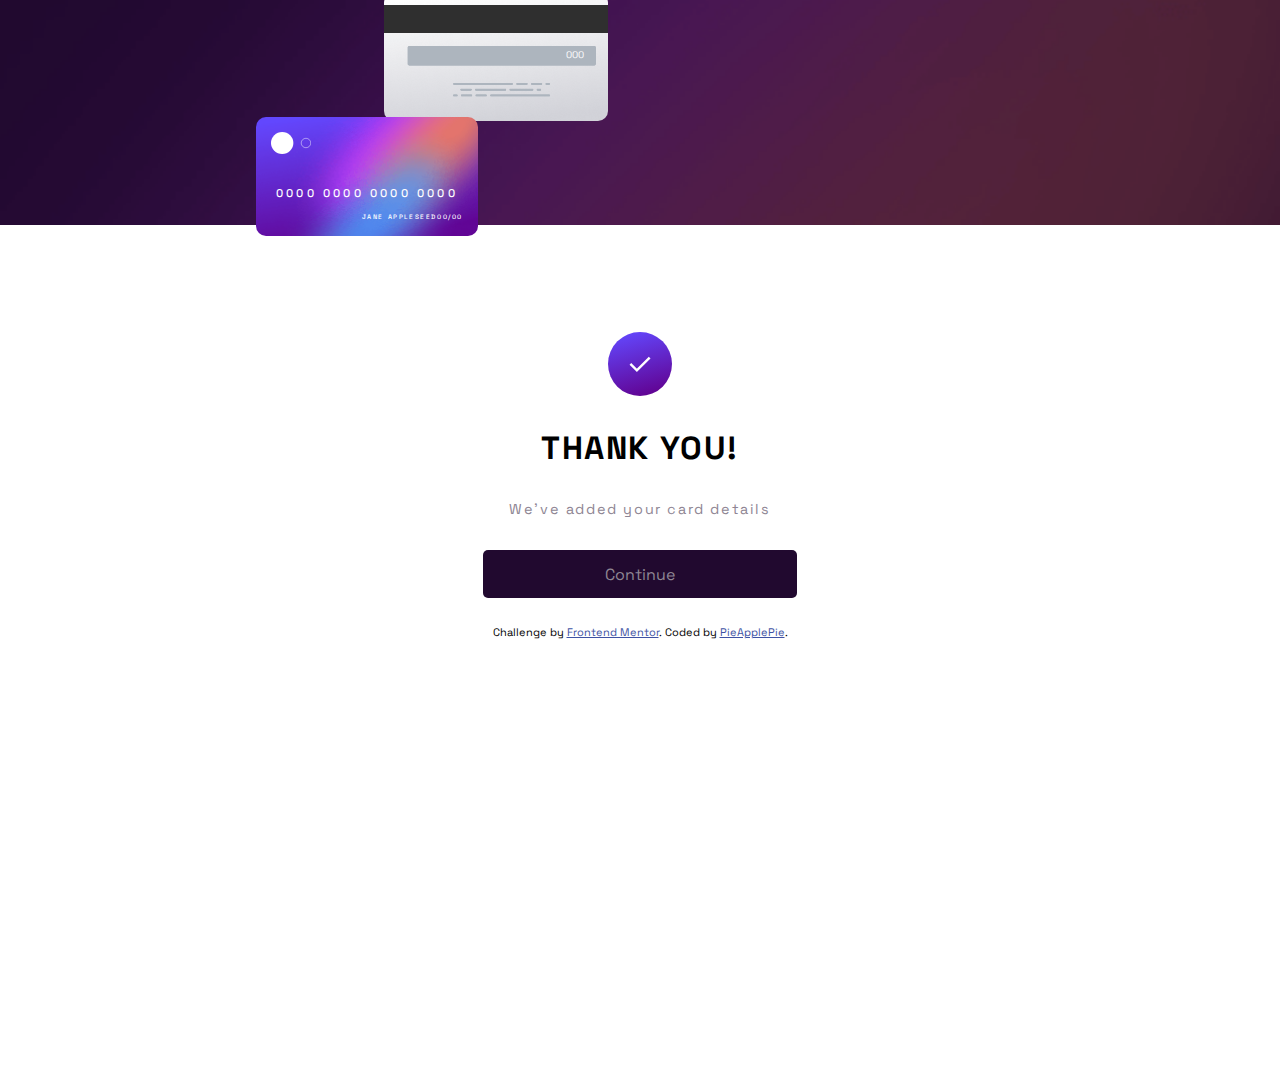
==== complete.html @ d8c771df "Added complete website" ====
<!DOCTYPE html>
<html lang="en">
<head>
  <meta charset="UTF-8">
  <meta name="viewport" content="width=device-width, initial-scale=1.0"> <!-- displays site properly based on user's device -->

  <link rel="icon" type="image/png" sizes="32x32" href="./images/favicon-32x32.png">
  <link rel="stylesheet" href="style.css">
  <link rel="preconnect" href="https://fonts.googleapis.com">
<link rel="preconnect" href="https://fonts.gstatic.com" crossorigin>
<link href="https://fonts.googleapis.com/css2?family=Space+Grotesk:wght@500&display=swap" rel="stylesheet">

  <title>Frontend Mentor | Interactive card details form</title>

  <!-- Feel free to remove these styles or customise in your own stylesheet 👍 -->
  <style>
    .attribution { font-size: 11px; text-align: center; }
    .attribution a { color: hsl(228, 45%, 44%); }
  </style>
</head>
<body>
<main>
    <div class="container">

      <div class="left">
        <div class="card-front">
          <img src="images/card-logo.svg" alt="card-logo">
            <div class="details-2">
              <h3 id="card-number-display">0000 0000 0000 0000</h3>
              <div class="details"><span id="cardholder-name-display">Jane Appleseed</span><span id="exp-date-display">00/00</span></div>
            </div>
        </div>
        <div class="card-back">
          <p id="cvc-display">000</p>
        </div>
      </div>
      
      <div class="right">
        <div class="complete-box">
            <img src="images/icon-complete.svg" alt="complete-icon">
            <h3>THANK YOU!</h3>
            <p>We've added your card details</p>
            <button onclick="location.href = 'index.html';">Continue</button>
        </div>
    </div>
  
  
    <div class="attribution">
      Challenge by <a href="https://www.frontendmentor.io?ref=challenge" target="_blank">Frontend Mentor</a>.
      Coded by <a href="#">PieApplePie</a>.
    </div>
</main>
</body>
</html>
---- style.css ----
*{
    padding: 0;
    margin: 0;
    font-family: 'Space Grotesk', sans-serif;
}

.container{
    min-height: 120vh;
    max-width: 100vw;
}
.left{
    height: 25vh;
    background-image: url(images/bg-main-desktop.png);
    background-repeat: no-repeat;
    background-size: cover;
    align-items: center;
}

/* card front design */
.card-front{
    max-height: 6rem;
    max-width: 12rem;
    padding: 15px;
    color: white;
    background-image: url(images/bg-card-front.png);
    background-repeat: no-repeat;
    background-size: cover;
    border-radius: 10px;

    display: flex;
    flex-direction: column;

    position: relative;
    z-index: 1;

    transform: translate(20vw,13vh);
}
.card-front img{
    width: 2.5rem;
    margin-bottom: 2rem;
}
.card-front h3{
    letter-spacing: 0.2rem;
    font-size: 0.7rem;
    font-weight: 500;
    text-align: center;
    margin-bottom: 0.8rem;
}
.card-front .details{
    font-weight: 500;
    font-size: 0.4rem;
    letter-spacing: 0.1rem;
    display: flex;
    justify-self: flex-end;
    text-transform: uppercase;
    justify-content: space-between;
}

/* card back design */
.card-back{
    color: white;
    height: 8rem;
    width:14rem;
    background-image: url(images/bg-card-back.png);
    background-size: cover;
    background-repeat: no-repeat;
    border-radius: 10px;
    font-size: 0.6rem;
    display: flex;
    justify-content: flex-end;
    align-items: center;

    transform: translate(30vw,-14vh);
}
.card-back p{
    transform: translate(-1.5rem,-0.1rem);
}

/* right */
.right{
    letter-spacing: 0.1rem;
    font-size: 0.8rem;
    padding-top: 5rem;
    min-height: 20rem;
    display: flex;
    flex-direction: column;
    justify-content: center;
    align-items: center;
}
.right form{
    width: 90%;
    display: flex;
    flex-direction: column;
    justify-content: center;
    align-items: center;
}
.right .box{
    width: 100%;
    display: flex;
    flex-direction: column;
    justify-content: center;
    margin-top: 2rem;
}
.right .box input{
    text-indent: 1rem;
    height: 2rem;
    border-style: solid;
    border-color: hsl(270, 3%, 87%);
    border-radius: 4px;
}
.right .box ::placeholder{
    color: hsl(270, 3%, 87%);
    text-indent: 1rem;
    font-size: 1.1rem;
}
.right .box label{
    margin-bottom: 0.5rem;
}
.right .box-2{
    display: flex;
    flex-direction: row;
    justify-content: space-between;
}
.right .box-3{
    width: 50%;
    display: flex;
    flex-direction: column;
}
.right .box-4{
    display: flex;
    flex-direction: row;
}
.right .box-4 input{
    min-width: 2rem;
    margin-right: 0.3rem;
}
.right button{
    color: white;
    font-size: 1rem;
    border-radius: 5px;
    height: 3rem;
    border: none;
    background-color: hsl(278, 68%, 11%);
}

/* complete page */
.complete-box{
    display: flex;
    flex-direction: column;
    justify-content: center;
    align-items: center;
}
.complete-box img{
    max-width: 4rem;
    margin-bottom: 2rem;
}
.complete-box h3{
    font-size: 2rem;
    margin-bottom: 2rem;
}
.complete-box p{
    font-size: 0.9rem;
    color: hsl(279, 6%, 55%);
    margin-bottom: 2rem;
}
.complete-box button{
    width: 120%;
    min-height: 2rem;
    color: hsl(279, 6%, 55%);
}

/* web UI */
@media(min-width:500px){
    .right .box{
        max-width: 70%;
    }
}
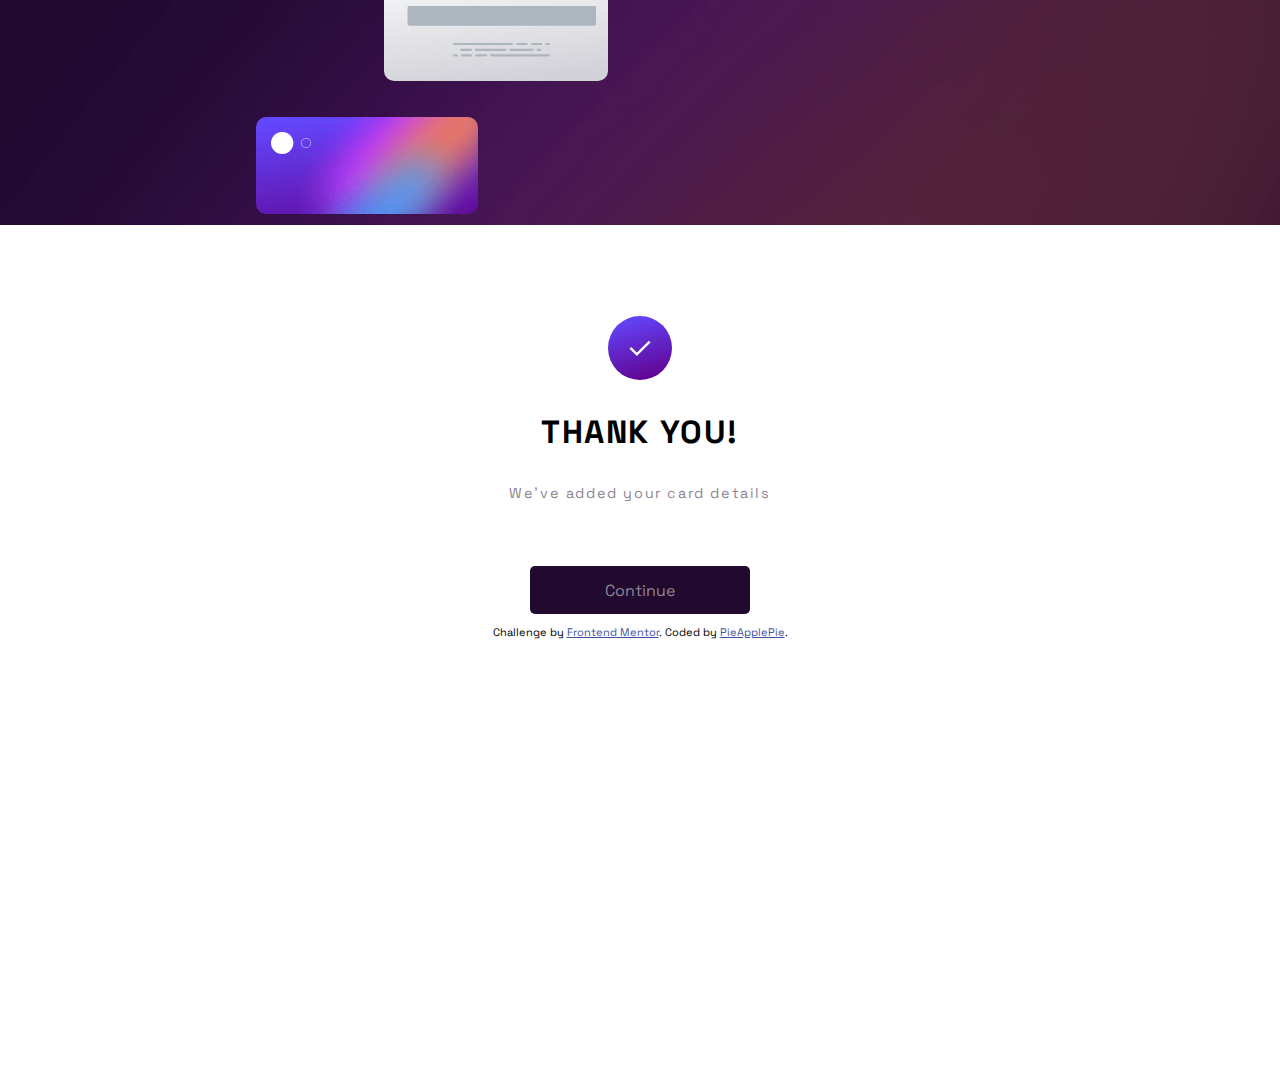
==== commit 5a9ee57e: "display user's input" ====
--- a/complete.html
+++ b/complete.html
@@ -40,7 +40,7 @@
             <img src="images/icon-complete.svg" alt="complete-icon">
             <h3>THANK YOU!</h3>
             <p>We've added your card details</p>
-            <button onclick="location.href = 'index.html';">Continue</button>
+            <div class="box"><button onclick="location.href = 'index.html';">Continue</button></div>
         </div>
     </div>
   
@@ -51,4 +51,16 @@
     </div>
 </main>
 </body>
+
+<script>
+  const cardHolderNameDisplay = localStorage.getItem("userName");
+  const cardNumberDisplay = localStorage.getItem("userCardNum");
+  const expDateDisplay = localStorage.getItem("exp-date");
+  const cvcDisplay = localStorage.getItem("cvc");
+
+  document.getElementById("cardholder-name-display").textContent = cardHolderNameDisplay;
+  document.getElementById("card-number-display").textContent = cardNumberDisplay;
+  document.getElementById("exp-date-display").textContent = expDateDisplay;
+  document.getElementById("cvc-display").textContent = cvcDisplay;
+</script>
 </html>--- a/style.css
+++ b/style.css
@@ -70,7 +70,7 @@
     justify-content: flex-end;
     align-items: center;
 
-    transform: translate(30vw,-14vh);
+    transform: translate(30vw,-16vh);
 }
 .card-back p{
     transform: translate(-1.5rem,-0.1rem);
@@ -108,6 +108,11 @@
     border-color: hsl(270, 3%, 87%);
     border-radius: 4px;
 }
+.right  #error-msg{
+    color: red;
+    margin-top: 0.5rem;
+    display: none;
+}
 .right .box ::placeholder{
     color: hsl(270, 3%, 87%);
     text-indent: 1rem;
@@ -141,6 +146,7 @@
     height: 3rem;
     border: none;
     background-color: hsl(278, 68%, 11%);
+    width: 100%;
 }
 
 /* complete page */
@@ -164,9 +170,15 @@
     margin-bottom: 2rem;
 }
 .complete-box button{
+    align-self: center;
     width: 120%;
     min-height: 2rem;
     color: hsl(279, 6%, 55%);
+}
+
+input::-webkit-outer-spin-button,
+input::-webkit-inner-spin-button{
+    -webkit-appearance: none;
 }
 
 /* web UI */
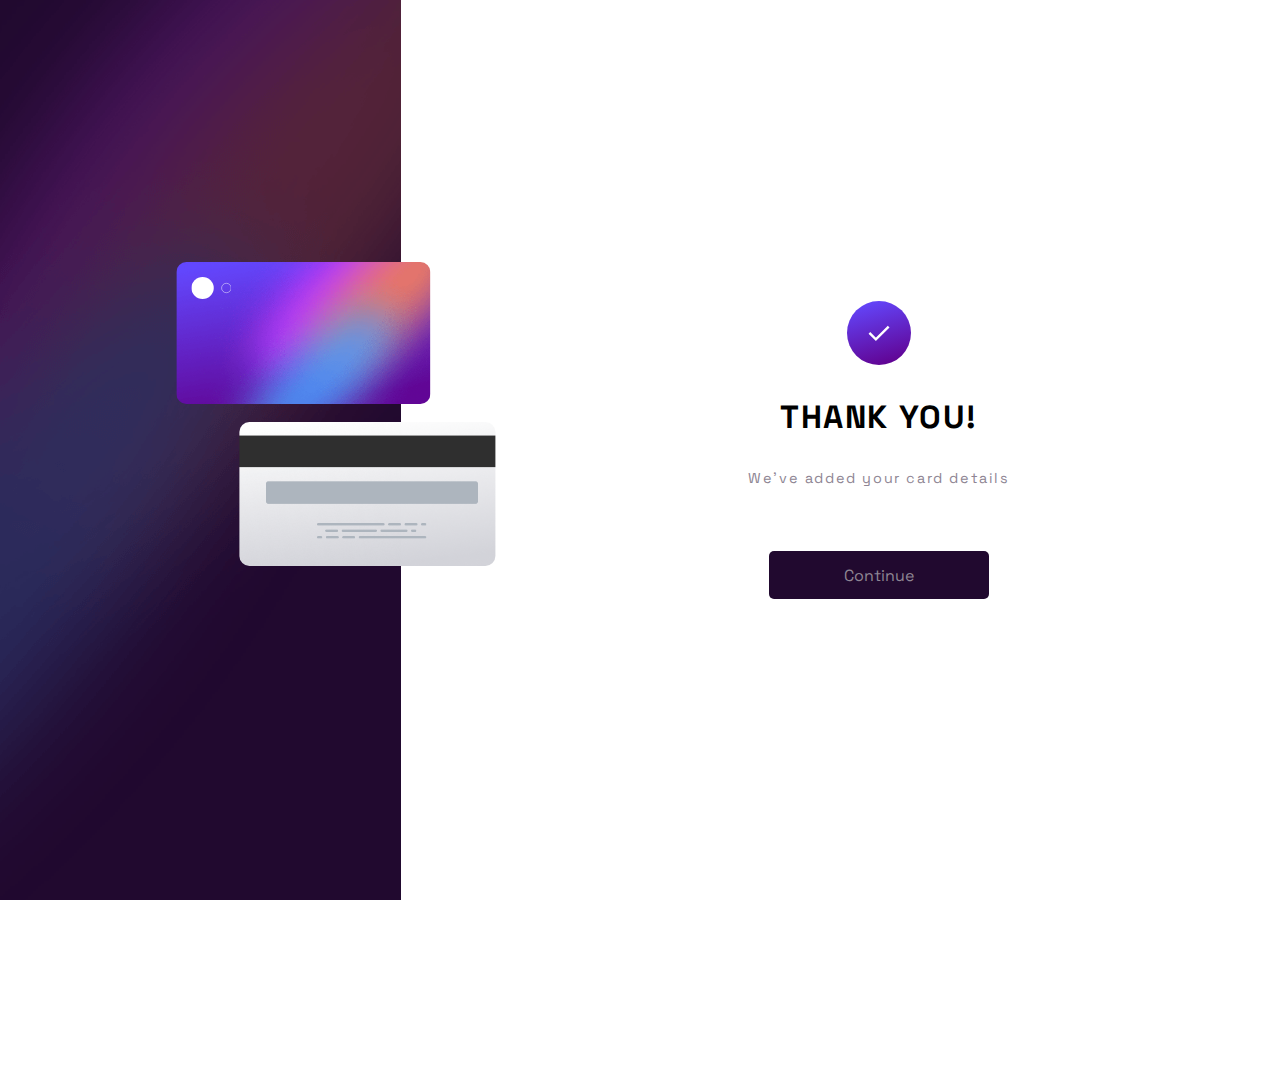
==== commit 789b4bb2: "idk" ====
--- a/complete.html
+++ b/complete.html
@@ -44,11 +44,6 @@
         </div>
     </div>
   
-  
-    <div class="attribution">
-      Challenge by <a href="https://www.frontendmentor.io?ref=challenge" target="_blank">Frontend Mentor</a>.
-      Coded by <a href="#">PieApplePie</a>.
-    </div>
 </main>
 </body>
 
--- a/style.css
+++ b/style.css
@@ -186,4 +186,35 @@
     .right .box{
         max-width: 70%;
     }
+}
+
+@media(min-width:700px){
+    .container{
+        display: flex;
+        flex-direction: row;
+        height: 100vh;
+    }
+    .left{
+        display: flex;
+        flex-direction: column;
+        justify-content: center;
+        min-height: 100vh;
+        width: 50%;
+    }
+    .right{
+        width: 100%;
+        padding: 0;
+        padding-left: 6vw;
+        height: 100vh;
+    }
+    .card-front{
+        transform: translate(8vw,-5vh);
+        min-height: 7rem;
+        min-width: 14rem;
+    }
+    .card-back{
+        transform: translate(13vw,-3vh);
+        height: 9rem;
+        width: 16rem;
+    }
 }